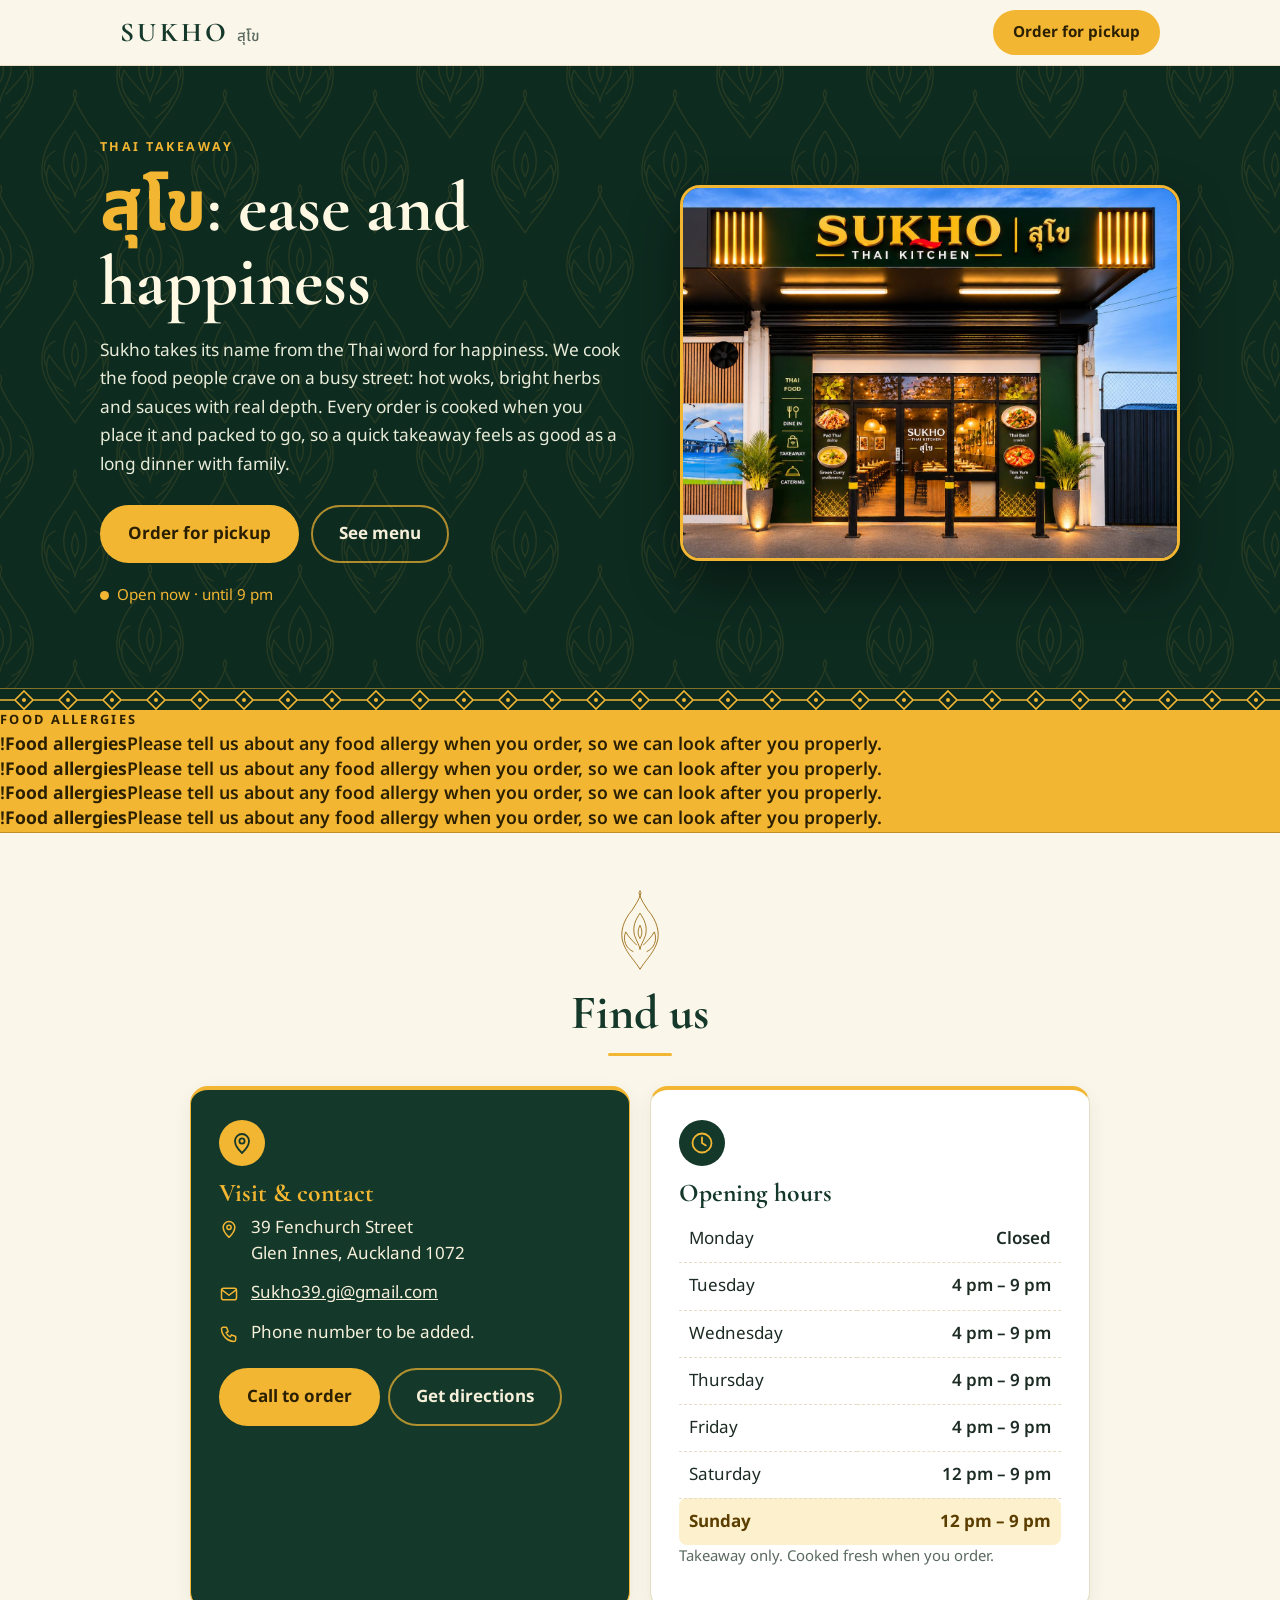
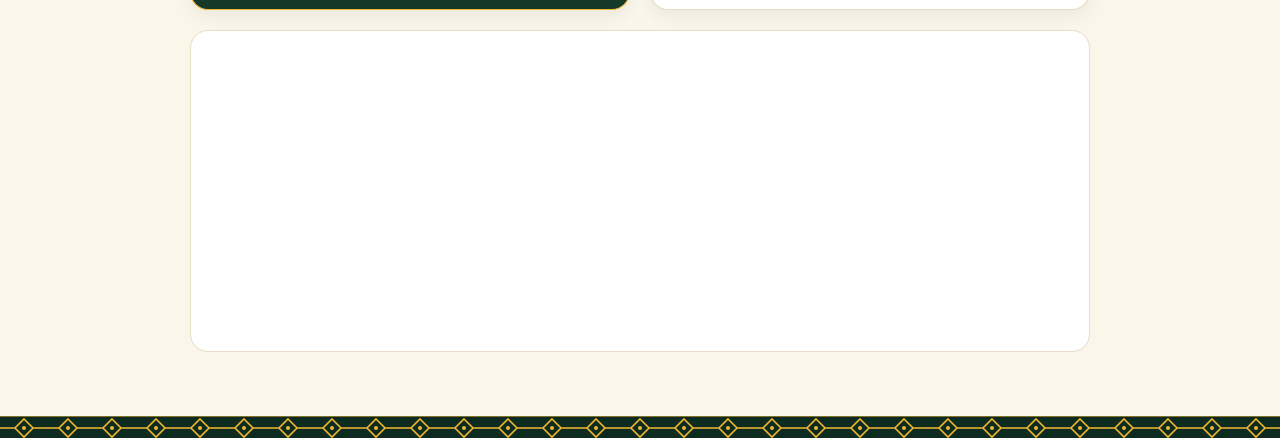
==== index 2.html @ 9c8e16ce "Add files via upload" ====
<!DOCTYPE html>
<html lang="en"><head><meta charset="utf-8">
<meta name="viewport" content="width=device-width, initial-scale=1, viewport-fit=cover">
<title>Sukho Thai Kitchen | สุโข</title>
<meta name="description" content="Sukho Thai Kitchen. Thai street food, cooked to order and packed to go.">
<link rel="stylesheet" href="https://fonts.googleapis.com/css2?family=Cormorant+Garamond:wght@600;700&family=Noto+Sans+Thai:wght@400;500;700&display=swap">
<link rel="stylesheet" href="style.css">
<script>document.documentElement.className+=' js'</script></head><body>

<!-- GROUP 0: HEADER -->
<header><div class="bar"><a class="logo" href="#top">SUKHO<small>สุโข</small></a><a class="btn sm" href="#info">Order for pickup</a></div></header>

<!-- GROUP 1: STORY (สุโข: ease and happiness) -->
<section class="hero" id="top"><div class="wrap">
<div class="copy"><div class="kick">Thai takeaway</div>
<h1><span class="thb">สุโข</span>: ease and happiness</h1>
<p class="s">Sukho takes its name from the Thai word for happiness. We cook the food people crave on a busy street: hot woks, bright herbs and sauces with real depth. Every order is cooked when you place it and packed to go, so a quick takeaway feels as good as a long dinner with family.</p>
<div class="row"><a class="btn" href="#info">Order for pickup</a><a class="btn g" href="#info">See menu</a></div>
<div class="open" id="open" hidden><i></i><span id="openTxt"></span></div></div>
<div class="photo"><img src="storefront.jpg" alt="Sukho Thai Kitchen storefront with a green and gold sign"></div>
</div></section>
<div class="thai" aria-hidden="true"></div>

<!-- GROUP 2: FOOD ALLERGIES -->
<section class="allergy" aria-labelledby="alg" tabindex="0">
<h2 class="sr-only" id="alg">Food allergies</h2>
<div class="allergy-track">
<div class="allergy-group">
<p><span class="allergy-mark" aria-hidden="true">!</span><strong>Food allergies</strong><span class="allergy-dot" aria-hidden="true"></span>Please tell us about any food allergy when you order, so we can look after you properly.</p>
<p aria-hidden="true"><span class="allergy-mark">!</span><strong>Food allergies</strong><span class="allergy-dot"></span>Please tell us about any food allergy when you order, so we can look after you properly.</p>
</div>
<div class="allergy-group" aria-hidden="true">
<p><span class="allergy-mark">!</span><strong>Food allergies</strong><span class="allergy-dot"></span>Please tell us about any food allergy when you order, so we can look after you properly.</p>
<p><span class="allergy-mark">!</span><strong>Food allergies</strong><span class="allergy-dot"></span>Please tell us about any food allergy when you order, so we can look after you properly.</p>
</div>
</div>
</section>

<!-- GROUP 3: STORE INFO (contact, hours, map) -->
<section class="info" id="info"><div class="in"><div class="head"><div class="lot"><svg viewBox="-40 -74 80 150" aria-hidden="true"><path d="M0-62C-2-54-8-46-14-36C-30-18-38 6-30 26C-22 46-8 58 0 72C8 58 22 46 30 26C38 6 30-18 14-36C8-46 2-54 0-62Z"/><path d="M0-62c-3-4-1-8 0-9c1 1 3 5 0 9"/><path d="M0-30C-8-18-14-6-10 10C-6 22 0 30 0 36C0 30 6 22 10 10C14-6 8-18 0-30Z"/><path d="M0-8C-4 0-5 8 0 16C5 8 4 0 0-8Z"/><path d="M-12 40C-26 34-32 18-26 4C-20 14-14 20-6 28"/><path d="M12 40C26 34 32 18 26 4C20 14 14 20 6 28"/></svg></div><h2>Find us</h2><div class="thsub"></div></div>
<div class="cols">
<div class="box dark"><div class="ico"><svg viewBox="0 0 24 24" aria-hidden="true"><path d="M12 22s7-6.4 7-12a7 7 0 10-14 0c0 5.6 7 12 7 12z"/><circle cx="12" cy="10" r="2.6"/></svg></div><h3>Visit &amp; contact</h3>
<ul class="rows"><li><svg viewBox="0 0 24 24" aria-hidden="true"><path d="M12 22s7-6.4 7-12a7 7 0 10-14 0c0 5.6 7 12 7 12z"/><circle cx="12" cy="10" r="2.6"/></svg><span>39 Fenchurch Street<br>Glen Innes, Auckland 1072</span></li><li><svg viewBox="0 0 24 24" aria-hidden="true"><rect x="3" y="5" width="18" height="14" rx="2.5"/><path d="M3.5 7l8.5 6.5L20.5 7"/></svg><a class="mail" href="mailto:Sukho39.gi@gmail.com">Sukho39.gi@gmail.com</a></li><li><svg viewBox="0 0 24 24" aria-hidden="true"><path d="M5 4h4l2 5-2.5 1.5a11 11 0 005 5L15 13l5 2v4a2 2 0 01-2 2A16 16 0 013 6a2 2 0 012-2z"/></svg><span data-phone>Phone number to be added.</span></li></ul>
<a class="btn" data-call hidden>Call to order</a><a class="btn g2" href="https://www.google.com/maps/search/?api=1&amp;query=39+Fenchurch+Street+Glen+Innes+Auckland+1072" target="_blank" rel="noopener">Get directions</a></div>
<div class="box"><div class="ico"><svg viewBox="0 0 24 24" aria-hidden="true"><circle cx="12" cy="12" r="9.5"/><path d="M12 6.5V12l3.8 2.4"/></svg></div><h3>Opening hours</h3><div id="hours"><table><tr><td>Monday</td><td>Closed</td></tr><tr><td>Tuesday</td><td>4 pm – 9 pm</td></tr><tr><td>Wednesday</td><td>4 pm – 9 pm</td></tr><tr><td>Thursday</td><td>4 pm – 9 pm</td></tr><tr><td>Friday</td><td>4 pm – 9 pm</td></tr><tr><td>Saturday</td><td>12 pm – 9 pm</td></tr><tr><td>Sunday</td><td>12 pm – 9 pm</td></tr></table></div><p class="tk">Takeaway only. Cooked fresh when you order.</p></div></div>
<div class="map"><iframe title="Map to Sukho Thai Kitchen, 39 Fenchurch Street, Glen Innes" loading="lazy" referrerpolicy="no-referrer-when-downgrade" src="https://www.google.com/maps?q=39+Fenchurch+Street,+Glen+Innes,+Auckland+1072&amp;output=embed"></iframe></div></div></section>
<div class="thai" aria-hidden="true"></div>

<a class="btn float" href="#info">Order for pickup</a>
<script>
/* EDIT HERE. Phone: put your number between the quotes.
   Hours: 24-hour clock, New Zealand time, use null for a closed day.
   Example: var HOURS={mon:["11:00","21:00"],tue:["11:00","21:00"],wed:null,thu:["11:00","21:00"],fri:["11:00","21:00"],sat:["11:00","21:00"],sun:null}; */
var PHONE="";
var HOURS={mon:null,tue:["16:00","21:00"],wed:["16:00","21:00"],thu:["16:00","21:00"],fri:["16:00","21:00"],sat:["12:00","21:00"],sun:["12:00","21:00"]};
(function(){
 var q=function(s){return document.querySelector(s)},qa=function(s){return document.querySelectorAll(s)};
 var rv=qa('.rv');
 if('IntersectionObserver' in window){var io=new IntersectionObserver(function(e){e.forEach(function(x){if(x.isIntersecting){x.target.classList.add('in');io.unobserve(x.target)}})},{threshold:.15});rv.forEach(function(el){io.observe(el)})}else{rv.forEach(function(el){el.classList.add('in')})}
 var fl=q('.float'),hv=true,cv=false,u=function(){if(fl)fl.classList.toggle('show',!hv&&!cv)};
 if(fl&&'IntersectionObserver' in window){new IntersectionObserver(function(e){hv=e[0].isIntersecting;u()}).observe(q('.hero'));new IntersectionObserver(function(e){cv=e[0].isIntersecting;u()}).observe(q('.info'))}
 if(PHONE){qa('[data-call]').forEach(function(a){a.href='tel:'+PHONE.replace(/[^+\d]/g,'');a.hidden=false});qa('[data-phone]').forEach(function(p){p.textContent=PHONE})}
 if(HOURS){
  var N={mon:'Mon',tue:'Tue',wed:'Wed',thu:'Thu',fri:'Fri',sat:'Sat',sun:'Sun'};
  var f=function(s){var p=s.split(':'),h=+p[0],a=h>=12?'pm':'am';h=h%12||12;return h+(p[1]!=='00'?':'+p[1]:'')+' '+a};
  var D0={mon:'Monday',tue:'Tuesday',wed:'Wednesday',thu:'Thursday',fri:'Friday',sat:'Saturday',sun:'Sunday'},td=new Intl.DateTimeFormat('en-NZ',{timeZone:'Pacific/Auckland',weekday:'short'}).format(new Date()).slice(0,3).toLowerCase();
  q('#hours').innerHTML='<table>'+Object.keys(N).map(function(k){return '<tr'+(k===td?' class="today"':'')+'><td>'+D0[k]+'</td><td>'+(HOURS[k]?f(HOURS[k][0])+' – '+f(HOURS[k][1]):'Closed')+'</td></tr>'}).join('')+'</table>';
  var o={};new Intl.DateTimeFormat('en-NZ',{timeZone:'Pacific/Auckland',weekday:'short',hour:'2-digit',minute:'2-digit',hour12:false}).formatToParts(new Date()).forEach(function(p){o[p.type]=p.value});
  var t=HOURS[o.weekday.slice(0,3).toLowerCase()],m=(+o.hour%24)*60+(+o.minute),c=function(s){var p=s.split(':');return +p[0]*60+ +p[1]};
  var on=t&&m>=c(t[0])&&m<c(t[1]);
  q('#openTxt').textContent=on?'Open now · until '+f(t[1]):'Closed right now';q('#open').classList.toggle('c',!on);q('#open').hidden=false;
 }
})();
</script>
</body></html>
---- style.css ----
*,*:before,*:after{box-sizing:border-box}
:root{--bg:#FBF6EA;--ink:#1C2B23;--mute:#5B6A60;--card:#fff;--line:#E6DDC4;--green:#14382A;--deep:#0E2B20;--gold:#F2B632;--goldD:#9A6A12;--onG:#F6EFD9}
html{scroll-behavior:smooth;scroll-padding-top:72px}
body{margin:0;background:var(--bg);color:var(--ink);font:17px/1.65 "Noto Sans Thai",system-ui,sans-serif;overflow-x:hidden}
h1,h2,h3{font-family:"Cormorant Garamond","Noto Sans Thai",Georgia,serif;line-height:1.05;margin:0}
img{max-width:100%;display:block}a{color:inherit}
:focus-visible{outline:3px solid var(--gold);outline-offset:3px}
.btn{display:inline-block;background:var(--gold);color:#2A1F00;font-weight:700;padding:13px 26px;border-radius:999px;text-decoration:none;border:2px solid var(--gold);transition:transform .15s}
.btn:hover{transform:translateY(-2px)}.btn.g{background:transparent;color:var(--onG);border-color:rgba(242,182,50,.7)}.btn.sm{padding:8px 18px;font-size:.95rem}
.kick{font-weight:700;font-size:.78rem;letter-spacing:.2em;text-transform:uppercase;color:var(--goldD)}
header{position:sticky;top:0;z-index:40;background:var(--bg);border-bottom:1px solid var(--line)}
.bar{max-width:1080px;margin:0 auto;padding:10px 20px;display:flex;align-items:center;justify-content:space-between}
.logo{font:700 1.7rem "Cormorant Garamond",serif;letter-spacing:.12em;color:var(--green);text-decoration:none}
.logo small{font:500 .95rem "Noto Sans Thai",sans-serif;letter-spacing:0;color:var(--mute);margin-left:8px}
.hero{background:var(--deep);color:var(--onG);padding:48px 20px 56px;position:relative;overflow:hidden}
.hero:before{content:"";position:absolute;inset:0;opacity:.11;background:url("data:image/svg+xml,%3Csvg%20xmlns%3D%22http%3A//www.w3.org/2000/svg%22%20width%3D%22150%22%20height%3D%22190%22%20viewBox%3D%220%200%20150%20190%22%3E%3Cg%20transform%3D%22translate%2875%2095%29%22%3E%3Cg%20fill%3D%22none%22%20stroke%3D%22%23F2B632%22%20stroke-width%3D%221.3%22%20stroke-linecap%3D%22round%22%20stroke-linejoin%3D%22round%22%3E%3Cpath%20d%3D%22M0-62C-2-54-8-46-14-36C-30-18-38%206-30%2026C-22%2046-8%2058%200%2072C8%2058%2022%2046%2030%2026C38%206%2030-18%2014-36C8-46%202-54%200-62Z%22/%3E%3Cpath%20d%3D%22M0-62c-3-4-1-8%200-9c1%201%203%205%200%209%22/%3E%3Cpath%20d%3D%22M0-30C-8-18-14-6-10%2010C-6%2022%200%2030%200%2036C0%2030%206%2022%2010%2010C14-6%208-18%200-30Z%22/%3E%3Cpath%20d%3D%22M0-8C-4%200-5%208%200%2016C5%208%204%200%200-8Z%22/%3E%3Cpath%20d%3D%22M-12%2040C-26%2034-32%2018-26%204C-20%2014-14%2020-6%2028%22/%3E%3Cpath%20d%3D%22M12%2040C26%2034%2032%2018%2026%204C20%2014%2014%2020%206%2028%22/%3E%3Cpath%20d%3D%22M-20-10C-30-6-34%208-28%2016%22/%3E%3Cpath%20d%3D%22M20-10C30-6%2034%208%2028%2016%22/%3E%3Cpath%20d%3D%22M-6%2052C-14%2046-20%2040-22%2032%22/%3E%3Cpath%20d%3D%22M6%2052C14%2046%2020%2040%2022%2032%22/%3E%3C/g%3E%3C/g%3E%3Cg%20transform%3D%22translate%280%200%29%22%3E%3Cg%20fill%3D%22none%22%20stroke%3D%22%23F2B632%22%20stroke-width%3D%221.3%22%20stroke-linecap%3D%22round%22%20stroke-linejoin%3D%22round%22%3E%3Cpath%20d%3D%22M0-62C-2-54-8-46-14-36C-30-18-38%206-30%2026C-22%2046-8%2058%200%2072C8%2058%2022%2046%2030%2026C38%206%2030-18%2014-36C8-46%202-54%200-62Z%22/%3E%3Cpath%20d%3D%22M0-62c-3-4-1-8%200-9c1%201%203%205%200%209%22/%3E%3Cpath%20d%3D%22M0-30C-8-18-14-6-10%2010C-6%2022%200%2030%200%2036C0%2030%206%2022%2010%2010C14-6%208-18%200-30Z%22/%3E%3Cpath%20d%3D%22M0-8C-4%200-5%208%200%2016C5%208%204%200%200-8Z%22/%3E%3Cpath%20d%3D%22M-12%2040C-26%2034-32%2018-26%204C-20%2014-14%2020-6%2028%22/%3E%3Cpath%20d%3D%22M12%2040C26%2034%2032%2018%2026%204C20%2014%2014%2020%206%2028%22/%3E%3Cpath%20d%3D%22M-20-10C-30-6-34%208-28%2016%22/%3E%3Cpath%20d%3D%22M20-10C30-6%2034%208%2028%2016%22/%3E%3Cpath%20d%3D%22M-6%2052C-14%2046-20%2040-22%2032%22/%3E%3Cpath%20d%3D%22M6%2052C14%2046%2020%2040%2022%2032%22/%3E%3C/g%3E%3C/g%3E%3Cg%20transform%3D%22translate%28150%200%29%22%3E%3Cg%20fill%3D%22none%22%20stroke%3D%22%23F2B632%22%20stroke-width%3D%221.3%22%20stroke-linecap%3D%22round%22%20stroke-linejoin%3D%22round%22%3E%3Cpath%20d%3D%22M0-62C-2-54-8-46-14-36C-30-18-38%206-30%2026C-22%2046-8%2058%200%2072C8%2058%2022%2046%2030%2026C38%206%2030-18%2014-36C8-46%202-54%200-62Z%22/%3E%3Cpath%20d%3D%22M0-62c-3-4-1-8%200-9c1%201%203%205%200%209%22/%3E%3Cpath%20d%3D%22M0-30C-8-18-14-6-10%2010C-6%2022%200%2030%200%2036C0%2030%206%2022%2010%2010C14-6%208-18%200-30Z%22/%3E%3Cpath%20d%3D%22M0-8C-4%200-5%208%200%2016C5%208%204%200%200-8Z%22/%3E%3Cpath%20d%3D%22M-12%2040C-26%2034-32%2018-26%204C-20%2014-14%2020-6%2028%22/%3E%3Cpath%20d%3D%22M12%2040C26%2034%2032%2018%2026%204C20%2014%2014%2020%206%2028%22/%3E%3Cpath%20d%3D%22M-20-10C-30-6-34%208-28%2016%22/%3E%3Cpath%20d%3D%22M20-10C30-6%2034%208%2028%2016%22/%3E%3Cpath%20d%3D%22M-6%2052C-14%2046-20%2040-22%2032%22/%3E%3Cpath%20d%3D%22M6%2052C14%2046%2020%2040%2022%2032%22/%3E%3C/g%3E%3C/g%3E%3Cg%20transform%3D%22translate%280%20190%29%22%3E%3Cg%20fill%3D%22none%22%20stroke%3D%22%23F2B632%22%20stroke-width%3D%221.3%22%20stroke-linecap%3D%22round%22%20stroke-linejoin%3D%22round%22%3E%3Cpath%20d%3D%22M0-62C-2-54-8-46-14-36C-30-18-38%206-30%2026C-22%2046-8%2058%200%2072C8%2058%2022%2046%2030%2026C38%206%2030-18%2014-36C8-46%202-54%200-62Z%22/%3E%3Cpath%20d%3D%22M0-62c-3-4-1-8%200-9c1%201%203%205%200%209%22/%3E%3Cpath%20d%3D%22M0-30C-8-18-14-6-10%2010C-6%2022%200%2030%200%2036C0%2030%206%2022%2010%2010C14-6%208-18%200-30Z%22/%3E%3Cpath%20d%3D%22M0-8C-4%200-5%208%200%2016C5%208%204%200%200-8Z%22/%3E%3Cpath%20d%3D%22M-12%2040C-26%2034-32%2018-26%204C-20%2014-14%2020-6%2028%22/%3E%3Cpath%20d%3D%22M12%2040C26%2034%2032%2018%2026%204C20%2014%2014%2020%206%2028%22/%3E%3Cpath%20d%3D%22M-20-10C-30-6-34%208-28%2016%22/%3E%3Cpath%20d%3D%22M20-10C30-6%2034%208%2028%2016%22/%3E%3Cpath%20d%3D%22M-6%2052C-14%2046-20%2040-22%2032%22/%3E%3Cpath%20d%3D%22M6%2052C14%2046%2020%2040%2022%2032%22/%3E%3C/g%3E%3C/g%3E%3Cg%20transform%3D%22translate%28150%20190%29%22%3E%3Cg%20fill%3D%22none%22%20stroke%3D%22%23F2B632%22%20stroke-width%3D%221.3%22%20stroke-linecap%3D%22round%22%20stroke-linejoin%3D%22round%22%3E%3Cpath%20d%3D%22M0-62C-2-54-8-46-14-36C-30-18-38%206-30%2026C-22%2046-8%2058%200%2072C8%2058%2022%2046%2030%2026C38%206%2030-18%2014-36C8-46%202-54%200-62Z%22/%3E%3Cpath%20d%3D%22M0-62c-3-4-1-8%200-9c1%201%203%205%200%209%22/%3E%3Cpath%20d%3D%22M0-30C-8-18-14-6-10%2010C-6%2022%200%2030%200%2036C0%2030%206%2022%2010%2010C14-6%208-18%200-30Z%22/%3E%3Cpath%20d%3D%22M0-8C-4%200-5%208%200%2016C5%208%204%200%200-8Z%22/%3E%3Cpath%20d%3D%22M-12%2040C-26%2034-32%2018-26%204C-20%2014-14%2020-6%2028%22/%3E%3Cpath%20d%3D%22M12%2040C26%2034%2032%2018%2026%204C20%2014%2014%2020%206%2028%22/%3E%3Cpath%20d%3D%22M-20-10C-30-6-34%208-28%2016%22/%3E%3Cpath%20d%3D%22M20-10C30-6%2034%208%2028%2016%22/%3E%3Cpath%20d%3D%22M-6%2052C-14%2046-20%2040-22%2032%22/%3E%3Cpath%20d%3D%22M6%2052C14%2046%2020%2040%2022%2032%22/%3E%3C/g%3E%3C/g%3E%3C/svg%3E");pointer-events:none}
.wrap{position:relative;max-width:1080px;margin:0 auto;display:grid;gap:36px;align-items:center}
.hero .kick{color:var(--gold)}
.hero h1{font-size:clamp(2.5rem,8.5vw,4.4rem);margin:12px 0 18px;color:#FFF8E3}
.thb{color:var(--gold)}
.hero .s{font-size:1.08rem;margin:0 0 26px;color:#E7EBD8;max-width:34em}
.row{display:flex;flex-wrap:wrap;gap:12px}
.photo{border:3px solid var(--gold);border-radius:20px;overflow:hidden;box-shadow:0 24px 50px rgba(0,0,0,.4)}
.photo img{width:100%;aspect-ratio:4/3;object-fit:cover}
.open{margin-top:20px;font-size:.95rem;color:var(--gold);display:flex;align-items:center;gap:8px}.open[hidden]{display:none}
.open i{width:9px;height:9px;border-radius:50%;background:var(--gold)}
@media(min-width:860px){.wrap{grid-template-columns:1.05fr 1fr;gap:56px}.hero{padding:72px 20px 80px}}
.thai{height:22px;background:var(--deep) url("data:image/svg+xml,%3Csvg xmlns='http://www.w3.org/2000/svg' width='44' height='22'%3E%3Cpath d='M22 2l9 9-9 9-9-9z M0 11h13 M31 11h13' fill='none' stroke='%23F2B632' stroke-width='1.6'/%3E%3Ccircle cx='22' cy='11' r='2' fill='%23F2B632'/%3E%3C/svg%3E") center/44px 22px repeat-x;border-top:1px solid rgba(242,182,50,.5)}
.allergy{background:var(--gold);color:#2A1F00;border-bottom:1px solid rgba(42,31,0,.25)}
.allergy .in{max-width:1080px;margin:0 auto;padding:22px 20px;display:flex;gap:16px;align-items:center}
.allergy .ic{flex:none;width:42px;height:42px}.allergy .ic circle{fill:var(--green)}.allergy .ic path{fill:var(--gold)}
.allergy h2{font:700 .8rem "Noto Sans Thai",sans-serif;letter-spacing:.18em;text-transform:uppercase;margin-bottom:3px}
.allergy p{margin:0;font-weight:600;font-size:1.1rem;line-height:1.4}
.sec{max-width:1080px;margin:0 auto;padding:68px 20px 56px}
.head{text-align:center;margin-bottom:34px}.head h2{font-size:clamp(2rem,6vw,3rem);color:var(--green);margin-top:8px}
.lot{width:44px;margin:0 auto 8px}.lot svg{width:100%;fill:none;stroke:var(--goldD);stroke-width:1.6;stroke-linejoin:round}
.grid{display:grid;gap:22px;grid-template-columns:1fr}
@media(min-width:620px){.grid{grid-template-columns:1fr 1fr}}@media(min-width:960px){.grid{grid-template-columns:repeat(4,1fr)}}
.dish{background:var(--card);border:1px solid var(--line);border-radius:18px;overflow:hidden;box-shadow:0 6px 18px rgba(20,56,42,.07)}
.ph{position:relative;aspect-ratio:4/3;background:linear-gradient(160deg,#1B4A38,var(--deep));display:grid;place-items:center}
.ph img{position:absolute;inset:0;width:100%;height:100%;object-fit:cover}
.bowl{width:46%;max-width:150px}.bowl .st{fill:none;stroke:var(--gold);stroke-width:2.2;stroke-linecap:round}.bowl .fl{fill:rgba(242,182,50,.14);stroke:var(--gold);stroke-width:2.2}
.no{position:absolute;top:10px;left:12px;font:700 1.5rem "Noto Sans Thai";color:var(--gold);text-shadow:0 1px 6px rgba(0,0,0,.6)}
.tx{padding:16px 18px 20px}.th{color:var(--goldD);font-weight:700;font-size:.95rem}.dish h3{font-size:1.6rem;color:var(--green);margin:2px 0 6px}.dish p{margin:0;color:var(--mute);font-size:.97rem}
.note{text-align:center;color:var(--mute);margin:30px 0 0;font-size:.95rem}
.sketch{background:var(--deep);padding:48px 20px 34px;border-top:1px solid rgba(242,182,50,.4)}
.skin{max-width:820px;margin:0 auto;text-align:center}.sk{display:block;width:100%;height:auto}
.sk path,.sk rect,.sk line,.sk ellipse,.sk circle,.sk polygon{vector-effect:non-scaling-stroke;stroke:#F2B632;stroke-width:1.7;stroke-linecap:round;stroke-linejoin:round;fill:none}
.sk .o{fill:var(--deep)}.sk .h{fill:url(#hat);stroke:none}.sk .sun{fill:rgba(242,182,50,.10)}.sk .soft{opacity:.5}.sk .faint{opacity:.32}
.cap{margin-top:16px;color:var(--gold);font-weight:700;letter-spacing:.22em;font-size:.78rem;text-transform:uppercase}
.cap span{display:block;margin-top:4px;font-weight:500;letter-spacing:.06em;font-size:.95rem;text-transform:none;color:#E3EAD6}
.info{position:relative;background:var(--green);color:var(--onG);padding:64px 20px 72px}.info .in{position:relative;max-width:900px;margin:0 auto}
.info .kick{color:var(--gold)}.info .head h2{color:#FFF8E3}
.cols{display:grid;gap:20px}@media(min-width:700px){.cols{grid-template-columns:1fr 1fr}}
.box{background:rgba(255,255,255,.06);border:1px solid rgba(242,182,50,.35);border-radius:18px;padding:26px}
.box h3{color:var(--gold);font-size:1.6rem;margin-bottom:10px}.box p{margin:0 0 12px}.box table{border-collapse:collapse;width:100%}.box td{padding:4px 0}.box td:last-child{text-align:right}
.float{position:fixed;right:16px;bottom:calc(16px + env(safe-area-inset-bottom,0px));z-index:50;box-shadow:0 10px 24px rgba(0,0,0,.3);opacity:0;pointer-events:none;transform:translateY(12px);transition:.25s}.float.show{opacity:1;pointer-events:auto;transform:none}
.js .rv{opacity:0;transform:translateY(18px);transition:opacity .6s,transform .6s}.js .rv.in{opacity:1;transform:none}
@media(prefers-reduced-motion:reduce){html{scroll-behavior:auto}.js .rv{opacity:1;transform:none;transition:none}}
.mail{color:var(--onG);word-break:break-all}
.map{margin-top:20px;border:1px solid rgba(242,182,50,.35);border-radius:18px;overflow:hidden;background:var(--deep)}
.map iframe{display:block;width:100%;height:320px;border:0}
.dir{text-align:center;margin:14px 0 0}.dir a{color:var(--gold);font-weight:700}
.info{background:var(--bg);color:var(--ink);padding:56px 20px 64px}
.info .head h2{color:var(--green)}
.box{background:var(--card);border:1px solid var(--line);box-shadow:0 6px 18px rgba(20,56,42,.07)}
.box h3{color:var(--green)}
.mail{color:var(--green)}
.map{border-color:var(--line);background:var(--card)}
.dir a{color:var(--goldD)}
.info .head{margin-bottom:30px}.thsub{margin-top:6px;color:var(--goldD);font-weight:700;letter-spacing:.06em}
.info .head h2:after{content:"";display:block;width:64px;height:3px;border-radius:3px;background:var(--gold);margin:14px auto 0}
.box{position:relative;padding:30px 28px 28px;border-top:4px solid var(--gold)}
.box .ico{width:46px;height:46px;border-radius:50%;background:var(--green);display:grid;place-items:center;margin-bottom:14px}
.box .ico svg{width:24px;height:24px;fill:none;stroke:var(--gold);stroke-width:1.8;stroke-linecap:round;stroke-linejoin:round}
.box.dark{background:var(--green);border-color:var(--gold);color:var(--onG)}
.box.dark .ico{background:var(--gold)}.box.dark .ico svg{stroke:var(--green)}
.box.dark h3{color:var(--gold)}.box.dark .mail{color:var(--onG)}
.rows{list-style:none;margin:6px 0 22px;padding:0;display:grid;gap:14px}
.rows li{display:flex;gap:12px;align-items:flex-start;line-height:1.5}
.rows svg{flex:none;width:20px;height:20px;margin-top:3px;fill:none;stroke:var(--gold);stroke-width:1.8;stroke-linecap:round;stroke-linejoin:round}
.btn.g2{background:transparent;color:var(--onG);border-color:rgba(242,182,50,.7);margin:0 8px 8px 0}
.box.dark .btn{margin:0 8px 8px 0}
#hours table{width:100%;border-collapse:collapse}
#hours td{padding:9px 10px;border-bottom:1px dashed var(--line)}#hours td:last-child{text-align:right;font-weight:600}
#hours tr:last-child td{border-bottom:0}
#hours tr.today td{background:#FDF0CC;color:#5B3D00;font-weight:700}#hours tr.today td:first-child{border-radius:8px 0 0 8px}#hours tr.today td:last-child{border-radius:0 8px 8px 0}
.tk{margin:14px 0 0;font-size:.93rem;color:var(--mute)}
.thai+.float+script,.info+.thai{margin:0}
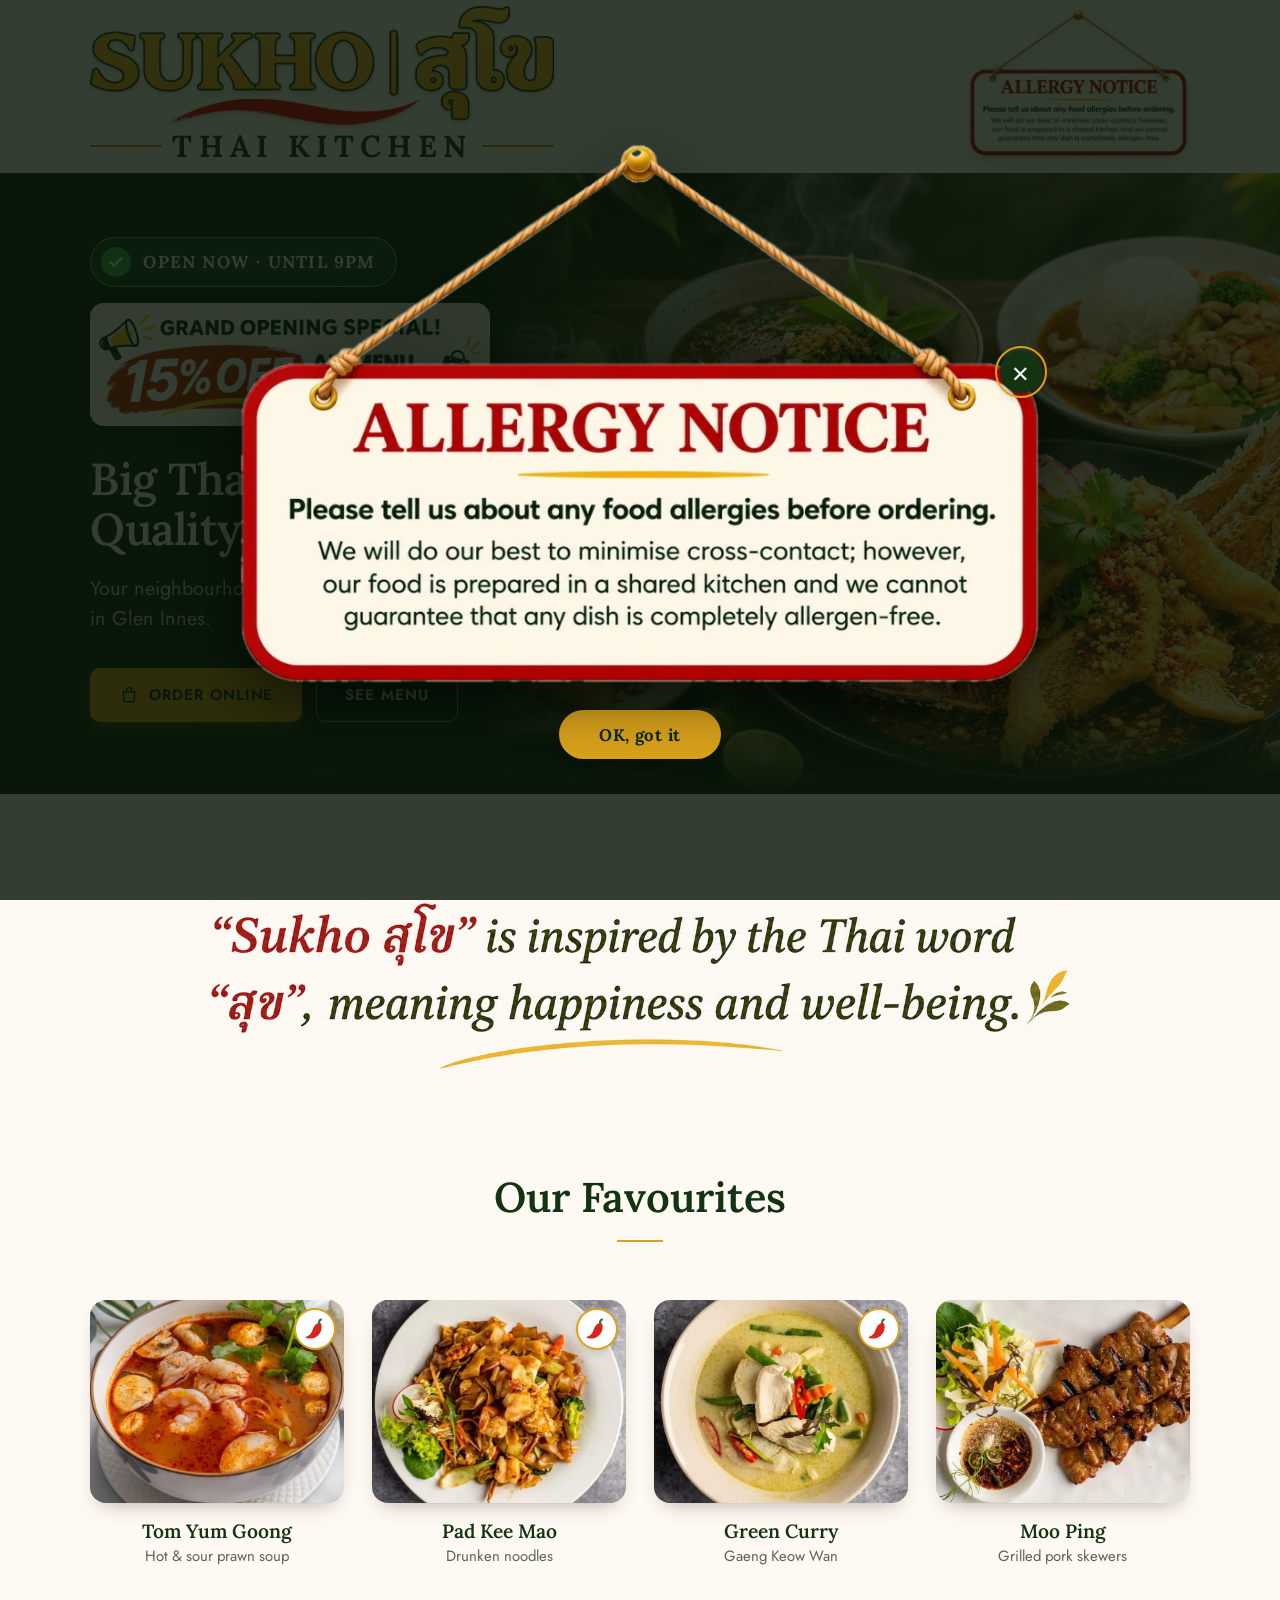
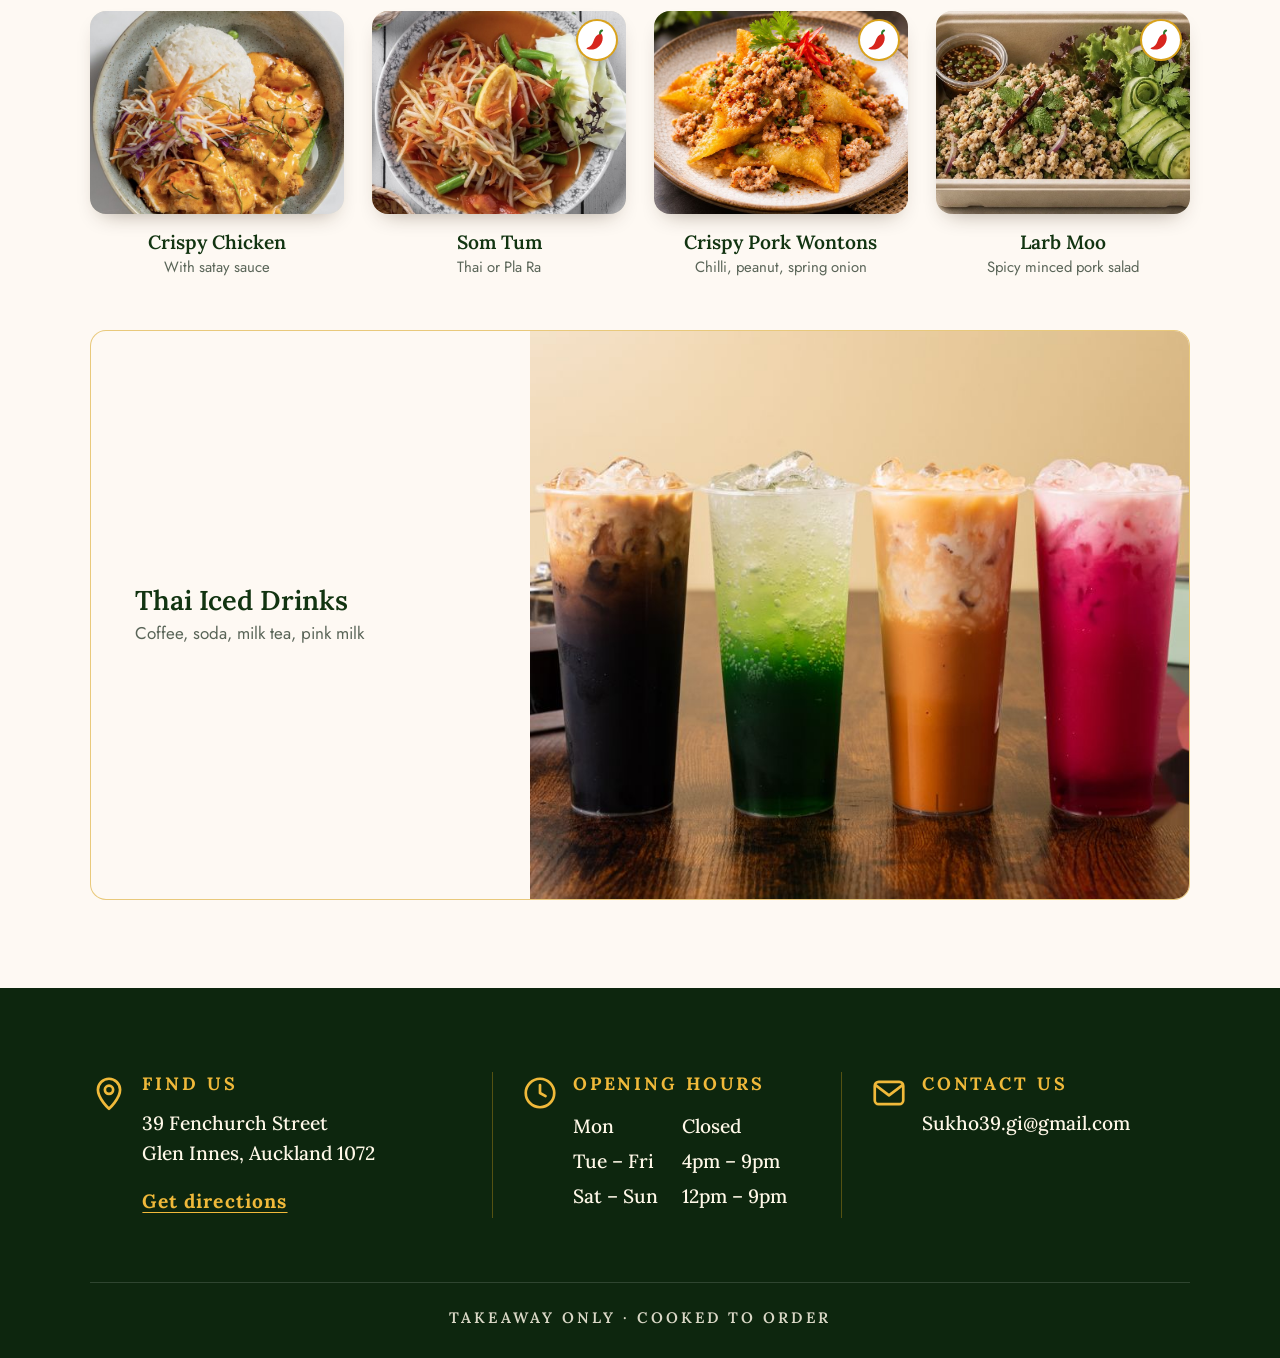
==== commit 106eab80: "Add files via upload" ====
--- a/index 2.html
+++ b/index 2.html
@@ -1,75 +1,283 @@
 <!DOCTYPE html>
 <html lang="en"><head><meta charset="utf-8">
 <meta name="viewport" content="width=device-width, initial-scale=1, viewport-fit=cover">
-<title>Sukho Thai Kitchen | สุโข</title>
-<meta name="description" content="Sukho Thai Kitchen. Thai street food, cooked to order and packed to go.">
-<link rel="stylesheet" href="https://fonts.googleapis.com/css2?family=Cormorant+Garamond:wght@600;700&family=Noto+Sans+Thai:wght@400;500;700&display=swap">
-<link rel="stylesheet" href="style.css">
-<script>document.documentElement.className+=' js'</script></head><body>
-
-<!-- GROUP 0: HEADER -->
-<header><div class="bar"><a class="logo" href="#top">SUKHO<small>สุโข</small></a><a class="btn sm" href="#info">Order for pickup</a></div></header>
-
-<!-- GROUP 1: STORY (สุโข: ease and happiness) -->
-<section class="hero" id="top"><div class="wrap">
-<div class="copy"><div class="kick">Thai takeaway</div>
-<h1><span class="thb">สุโข</span>: ease and happiness</h1>
-<p class="s">Sukho takes its name from the Thai word for happiness. We cook the food people crave on a busy street: hot woks, bright herbs and sauces with real depth. Every order is cooked when you place it and packed to go, so a quick takeaway feels as good as a long dinner with family.</p>
-<div class="row"><a class="btn" href="#info">Order for pickup</a><a class="btn g" href="#info">See menu</a></div>
-<div class="open" id="open" hidden><i></i><span id="openTxt"></span></div></div>
-<div class="photo"><img src="storefront.jpg" alt="Sukho Thai Kitchen storefront with a green and gold sign"></div>
+<title>Sukho Thai Kitchen | สุโข – Glen Innes</title>
+<meta name="description" content="Sukho Thai Kitchen, Glen Innes, Auckland. Thai street food cooked to order. Takeaway only.">
+<link rel="canonical" href="https://www.sukho39.nz/">
+<meta property="og:title" content="Sukho Thai Kitchen | สุโข – Glen Innes">
+<meta property="og:description" content="Thai street food cooked to order. Takeaway only. 39 Fenchurch Street, Glen Innes, Auckland.">
+<meta property="og:url" content="https://www.sukho39.nz/">
+<meta property="og:type" content="website">
+<meta name="theme-color" content="#123411">
+<link rel="preconnect" href="https://fonts.googleapis.com"><link rel="preconnect" href="https://fonts.gstatic.com" crossorigin>
+<link rel="stylesheet" href="https://fonts.googleapis.com/css2?family=Jost:wght@400;500;600&family=Lora:ital,wght@0,500;0,600;1,500&family=Noto+Serif+Thai:wght@500;600&family=Noto+Sans+Thai:wght@400;500&display=swap">
+<style>
+*,*:before,*:after{box-sizing:border-box}
+:root{
+ --cream:#FEF9F3;--white:#fff;--sand:#F6EEDC;--green:#123411;--deep:#0D260E;--gold:#D9A21B;--gold-d:#B98308;--ink:#1D2B1C;--mute:#5A6558;--red:#C81E1E;
+ --serif:"Lora","Noto Serif Thai",Georgia,serif;--sans:"Jost","Noto Sans Thai",system-ui,-apple-system,"Segoe UI",sans-serif;
+ --pad:clamp(20px,5.5vw,88px);--max:1240px;--r:16px}
+html{scroll-behavior:smooth;overflow-x:clip;scroll-padding-top:12px}
+body{margin:0;background:var(--cream);color:var(--ink);font:400 17px/1.65 var(--sans);overflow-x:clip;-webkit-font-smoothing:antialiased;text-rendering:optimizeLegibility}
+img{max-width:100%;display:block}a{color:inherit}
+:focus-visible{outline:2px solid var(--gold);outline-offset:3px;border-radius:4px}
+[hidden]{display:none!important}
+.wrap{max-width:var(--max);margin:0 auto;padding-left:var(--pad);padding-right:var(--pad)}
+.sr{position:absolute;width:1px;height:1px;overflow:hidden;clip:rect(0 0 0 0)}
+
+/* ---------- buttons ---------- */
+.btn{display:inline-flex;align-items:center;justify-content:center;gap:10px;text-decoration:none;font:600 .95rem var(--sans);letter-spacing:.06em;text-transform:uppercase;padding:15px 28px;border-radius:10px;border:1.5px solid transparent;transition:background .2s,color .2s,border-color .2s,transform .2s,box-shadow .2s;cursor:pointer}
+.btn svg{width:20px;height:20px;fill:none;stroke:currentColor;stroke-width:1.8;stroke-linecap:round;stroke-linejoin:round}
+.btn.gold{background:var(--gold);color:var(--deep);box-shadow:0 6px 16px rgba(185,131,8,.28)}
+.btn.gold:hover{background:#E7B232;transform:translateY(-2px);box-shadow:0 10px 20px rgba(185,131,8,.32)}
+.btn.line{border-color:var(--gold);color:var(--green);background:transparent}
+.btn.line:hover{background:var(--green);border-color:var(--green);color:#fff}
+.hero .btn.line{border-color:rgba(246,235,208,.6);color:#F6EBD0}
+.hero .btn.line:hover{background:transparent;border-color:var(--gold);color:var(--gold)}
+.btn.sm{padding:11px 20px;font-size:.82rem}
+
+/* ---------- status / promo ---------- */
+.stat{display:inline-flex;align-items:center;gap:12px;margin:0 0 16px;padding:9px 20px 9px 10px;border-radius:999px;background:rgba(214,70,52,.2);border:1.5px solid #E5604F;font:700 clamp(.9rem,1.5vw,1.08rem)/1.2 var(--serif);letter-spacing:.07em;text-transform:uppercase;color:#FFF8E8}
+.stat:before{content:"";width:30px;height:30px;border-radius:50%;flex:none;background:#E5604F url("data:image/svg+xml,%3Csvg xmlns='http://www.w3.org/2000/svg' viewBox='0 0 24 24' fill='none' stroke='%23fff' stroke-width='2.6' stroke-linecap='round'%3E%3Ccircle cx='12' cy='12' r='8.5'/%3E%3Cpath d='M12 7.5V12l3 2'/%3E%3C/svg%3E") center/20px no-repeat}
+.stat.open{background:rgba(60,170,80,.22);border-color:#5FD068}
+.stat.open:before{background:#3FB653 url("data:image/svg+xml,%3Csvg xmlns='http://www.w3.org/2000/svg' viewBox='0 0 24 24' fill='none' stroke='%23fff' stroke-width='3' stroke-linecap='round' stroke-linejoin='round'%3E%3Cpath d='M5.5 12.5l4.2 4.2L18.5 7.5'/%3E%3C/svg%3E") center/20px no-repeat}
+.promo{display:block;width:min(100%,400px);height:auto;margin:0 0 28px;border-radius:14px;box-shadow:0 10px 24px rgba(0,0,0,.35)}
+.promo[hidden]{display:none}
+
+/* ---------- header ---------- */
+.top{background:var(--cream)}
+.top .wrap{display:flex;align-items:center;justify-content:space-between;gap:16px;padding-top:18px;padding-bottom:18px}
+.top .logo{text-decoration:none;display:inline-flex;flex-direction:column;align-items:stretch;gap:5px}
+.nm{position:relative;display:block;align-self:center;line-height:0}
+.tk{display:flex;align-items:center;justify-content:center;gap:10px;font:700 clamp(.95rem,3vw,1.9rem)/1 var(--serif);letter-spacing:.2em;color:#143A1C;white-space:nowrap}
+.tk i{flex:1;height:2px;background:#C58F1A;border-radius:2px}
+.top .logo img{height:clamp(60px,10vw,120px);image-rendering:auto;width:auto;filter:drop-shadow(0 2px 2px rgba(20,50,25,.25))}
+.top .wrap{padding-top:6px;padding-bottom:12px}
+.sign{border:0;background:none;padding:0;cursor:pointer;display:block;border-radius:10px;transition:transform .25s}
+.sign{transform-origin:50% 4%;animation:swing 4s ease-in-out infinite}
+.sign:hover{animation-play-state:paused}
+@keyframes swing{0%,100%{transform:rotate(4deg)}50%{transform:rotate(-4deg)}}
+@media (prefers-reduced-motion:reduce){.sign{animation:none}}
+.sign img{height:clamp(80px,12vw,150px);width:auto;display:block;filter:drop-shadow(0 4px 6px rgba(60,35,10,.22))}
+.signdlg{border:0;padding:0;background:transparent;width:min(92vw,820px);max-height:92vh;overflow:visible}
+.signdlg::backdrop{background:rgba(8,20,8,.82)}
+.signdlg img{display:block;width:100%;height:auto;background:none;filter:drop-shadow(0 18px 30px rgba(0,0,0,.55))}
+.signdlg .ok{display:block;margin:16px auto 0;border:0;border-radius:999px;background:var(--gold);color:var(--deep);font:700 1.05rem var(--serif);letter-spacing:.04em;padding:.8em 2.4em;cursor:pointer;box-shadow:0 8px 20px rgba(0,0,0,.35)}
+.signdlg .x{position:absolute;right:1%;top:34%;z-index:2;width:42px;height:42px;border-radius:50%;border:0;background:var(--green);color:#fff;font:400 28px/1 var(--sans);cursor:pointer;box-shadow:0 4px 10px rgba(0,0,0,.3)}
+
+/* ---------- hero (photo bleeds to the right edge, blended into the page) ---------- */
+.hero{position:relative;background:var(--deep);color:#F6EBD0;display:grid;grid-template-columns:minmax(0,1fr) minmax(0,1.2fr);align-items:stretch;min-height:clamp(440px,56vh,580px)}
+.hero .txt{position:relative;z-index:2;align-self:center;padding:clamp(40px,5vw,64px) 0 clamp(48px,6vw,72px) max(var(--pad),calc((100vw - var(--max))/2 + var(--pad)))}
+.eyebrow{display:flex;align-items:center;gap:14px;margin:0 0 20px;font:600 .8rem var(--sans);letter-spacing:.3em;text-transform:uppercase;color:var(--gold)}
+.eyebrow:before{content:"";width:38px;height:2px;background:var(--gold)}
+h1{margin:0 0 20px;font:600 clamp(2rem,3.5vw,3.1rem)/1.12 var(--serif);letter-spacing:-.012em;color:#FFF8E8}
+.sub{margin:0 0 34px;font:400 clamp(1.05rem,1.6vw,1.25rem)/1.5 var(--sans);color:#CFC9B4}
+.btns{display:flex;flex-wrap:wrap;gap:14px}
+.facts_unused{display:flex;flex-wrap:wrap;gap:6px 22px;margin:34px 0 0;padding:20px 0 0;border-top:1px solid rgba(18,52,17,.14);font:500 .78rem var(--sans);letter-spacing:.16em;text-transform:uppercase;color:var(--mute)}
+.facts span{display:inline-flex;align-items:center;gap:8px}
+.facts span:before{content:"";width:5px;height:5px;border-radius:50%;background:var(--gold)}
+.shot{position:relative;margin-left:-16%;min-height:440px}
+.shot img{position:absolute;inset:0;width:100%;height:100%;object-fit:cover;object-position:62% 50%}
+.shot:after{content:"";position:absolute;inset:0;pointer-events:none;background:linear-gradient(90deg,#0D260E 2%,rgba(13,38,14,.62) 14%,rgba(13,38,14,0) 40%),linear-gradient(180deg,rgba(13,38,14,0) 86%,#0D260E 100%)}
+.tko{position:absolute;z-index:2;right:max(var(--pad),3%);top:6%;transform:rotate(-5deg);background:var(--gold);color:var(--deep);font:700 .95rem var(--serif);letter-spacing:.04em;text-transform:uppercase;padding:.55em 1.3em;clip-path:polygon(2% 12%,98% 0,100% 55%,96% 100%,3% 92%,0 50%);box-shadow:0 6px 12px rgba(0,0,0,.15)}
+
+/* ---------- intro ---------- */
+.intro{background:#FEF9F3;padding:clamp(52px,8vw,92px) 0 0;text-align:center}
+.mean-img{display:block;width:min(100%,900px);height:auto;margin:0 auto}
+
+/* ---------- section headings ---------- */
+.sec-h{text-align:center;margin:0 0 clamp(34px,5vw,58px)}
+.kick{display:block;margin:0 0 10px;font:600 .78rem var(--sans);letter-spacing:.3em;text-transform:uppercase;color:var(--gold-d)}
+.sec-h h2{margin:0;font:600 clamp(1.9rem,3.5vw,2.6rem)/1.2 var(--serif);color:var(--green)}
+.sec-h i{display:block;width:46px;height:2px;background:var(--gold);margin:18px auto 0}
+
+/* ---------- favourites ---------- */
+.fav{background:var(--cream);padding:clamp(48px,7vw,84px) 0 clamp(56px,7vw,88px)}
+.grid{display:grid;grid-template-columns:repeat(4,1fr);gap:clamp(30px,3.4vw,46px) clamp(16px,2.2vw,28px)}
+.card{margin:0;text-align:center}
+.ph{position:relative;overflow:hidden;border-radius:var(--r);background:var(--sand);box-shadow:0 10px 22px -12px rgba(50,32,8,.45)}
+.ph img{width:100%;aspect-ratio:5/4;object-fit:cover;transition:transform .6s ease}
+.card:hover .ph img{transform:scale(1.045)}
+.hot{position:absolute;right:10px;top:10px;width:38px;height:38px;border-radius:50%;background:#fff;box-shadow:0 0 0 2px var(--gold),0 4px 10px rgba(0,0,0,.18);display:grid;place-items:center}
+.hot svg{width:66%;height:66%}
+figcaption{padding:16px 4px 0}
+figcaption strong{display:block;font:600 clamp(1rem,1.5vw,1.2rem)/1.3 var(--serif);color:var(--green)}
+figcaption em{display:block;margin-top:2px;font:400 .93rem/1.45 var(--sans);font-style:normal;color:var(--mute)}
+.drinks{display:grid;grid-template-columns:1fr 1.5fr;align-items:center;margin-top:clamp(34px,4vw,52px);background:var(--cream);border:1px solid rgba(217,162,27,.55);border-radius:var(--r);overflow:hidden}
+.drinks .dt{padding:22px clamp(20px,3.4vw,44px)}
+.drinks strong{display:block;font:600 clamp(1.2rem,2.3vw,1.7rem)/1.25 var(--serif);color:var(--green)}
+.drinks em{display:block;margin-top:2px;font-style:normal;color:var(--mute)}
+.drinks img{display:block;width:100%;height:auto}
+.drinks .lg{display:flex;align-items:center;justify-content:center;gap:10px;font:600 1.05rem var(--serif);color:var(--green)}
+.drinks .lg svg{width:26px;height:26px}
+.more{text-align:center;margin-top:clamp(30px,4vw,44px)}
+
+/* ---------- allergy ---------- */
+.allergy{background:var(--sand);padding:clamp(40px,5vw,64px) 0}
+.abox{display:flex;align-items:center;gap:28px;padding:26px 32px;background:#FFF3C9;border:1.5px solid #E3C25E;border-left:10px solid var(--red);border-radius:12px;box-shadow:0 10px 24px -14px rgba(200,30,30,.35)}
+.ttl{display:flex;align-items:center;gap:14px;flex:none;padding-right:28px;border-right:2px solid var(--red)}
+.ttl svg{width:40px;height:40px;flex:none}
+.ttl strong{font:700 clamp(1.15rem,2vw,1.5rem)/1.15 var(--sans);color:var(--red);text-transform:uppercase;letter-spacing:.06em}
+.abox p{margin:0;font-size:1rem;line-height:1.65;color:#2B2100}
+
+/* ---------- footer ---------- */
+footer{background:var(--deep);color:#FFF8E8;font-family:var(--serif);font-weight:500;font-size:clamp(1.12rem,1.5vw,1.28rem);padding:clamp(52px,7vw,84px) 0 28px}
+.cols{display:grid;grid-template-columns:1.15fr 1fr 1fr}
+.c{display:flex;gap:14px;align-items:flex-start;padding:0 clamp(14px,2.2vw,32px)}
+.c:first-child{padding-left:0}
+.c+.c{border-left:1px solid rgba(217,162,27,.35)}
+.c>svg{flex:none;width:38px;height:38px;fill:none;stroke:#F0B93A;stroke-width:1.7;stroke-linecap:round;stroke-linejoin:round;margin-top:2px}
+h3{margin:0 0 14px;font:700 clamp(1rem,1.4vw,1.15rem) var(--serif);letter-spacing:.16em;text-transform:uppercase;color:#F0B93A}
+.c p{margin:0 0 6px;line-height:1.55}.c a[href^=mailto]{white-space:nowrap}
+.c a{text-decoration:none}.c a:hover{text-decoration:underline}
+.dir{display:inline-block;margin-top:12px;color:#F0B93A;font-weight:700;letter-spacing:.06em;text-decoration:underline!important;text-underline-offset:4px}
+table{border-collapse:collapse}td{padding:3px 24px 3px 0;line-height:1.5;white-space:nowrap}
+.note{margin:clamp(40px,6vw,64px) 0 0;padding-top:22px;border-top:1px solid rgba(255,255,255,.14);text-align:center;font-size:clamp(.78rem,2.6vw,.95rem);font-weight:600;letter-spacing:.2em;text-transform:uppercase;color:rgba(255,248,232,.85)}
+
+/* ---------- responsive ---------- */
+@media(max-width:1000px){
+ .grid{grid-template-columns:repeat(2,1fr)}
+}
+@media(max-width:860px){
+ .hero{grid-template-columns:1fr;min-height:0}
+ .shot{order:-1;margin:0;min-height:0}
+ .shot img{position:static;display:block;width:100%;height:auto;aspect-ratio:3/2.15}
+ .shot:after{background:linear-gradient(180deg,rgba(13,38,14,0) 62%,#0D260E 100%)}
+ .hero .txt{padding:18px var(--pad) 52px}
+ .tko{right:12px;left:auto;top:8%;font-size:.7rem}
+  .btns .btn{flex:1 1 200px}
+ .drinks{grid-template-columns:1fr}
+ .drinks .dt{padding:18px 20px 14px}
+ .drinks .lg{padding:12px 20px;justify-content:flex-start}
+ .abox{flex-direction:column;align-items:flex-start;gap:12px;padding:20px 22px}
+ .ttl{border-right:0;padding-right:0}
+ .cols{grid-template-columns:1fr;gap:30px}
+ .c,.c:first-child{padding:0}.c+.c{border-left:0;border-top:1px solid rgba(217,162,27,.3);padding-top:28px}
+}
+@media(max-width:420px){.stat{font-size:.78rem;letter-spacing:.04em;gap:9px;padding:8px 14px 8px 8px}.stat:before{width:26px;height:26px;background-size:18px}.promo{margin-bottom:22px}.grid{gap:26px 12px}figcaption strong{font-size:.95rem}figcaption em{font-size:.84rem}.hot{width:30px;height:30px;right:7px;top:7px}}
+@media(prefers-reduced-motion:reduce){html{scroll-behavior:auto}.ph img,.btn{transition:none}}
+</style></head>
+<body>
+
+<!-- HEADER -->
+<header class="top" id="top"><div class="wrap">
+ <a class="logo" href="#top" aria-label="Sukho Thai Kitchen"><span class="nm"><img src="[data-uri]" alt="Sukho สุโข"></span><span class="tk"><i></i>THAI KITCHEN<i></i></span></a>
+ <button class="sign" id="signBtn" type="button" aria-haspopup="dialog" aria-label="Allergy notice. Tap to read."><img id="signImg" src="[data-uri]" alt="Allergy notice: Please tell us about any food allergies before ordering. We will do our best to minimise cross-contact; however, our food is prepared in a shared kitchen and we cannot guarantee that any dish is completely allergen-free."></button>
+</div></header>
+<dialog id="signDlg" class="signdlg" aria-label="Allergy notice"><button class="x" type="button" id="signX" aria-label="Close">&times;</button><img id="signBig" alt="Allergy notice: Please tell us about any food allergies before ordering. We will do our best to minimise cross-contact; however, our food is prepared in a shared kitchen and we cannot guarantee that any dish is completely allergen-free."><button class="ok" type="button" id="signOk">OK, got it</button></dialog>
+
+<!-- HERO -->
+<section class="hero">
+ <div class="txt">
+  <p class="stat" id="status"><span id="statusTxt">Takeaway only</span></p>
+  <img class="promo" id="promo" src="[data-uri]